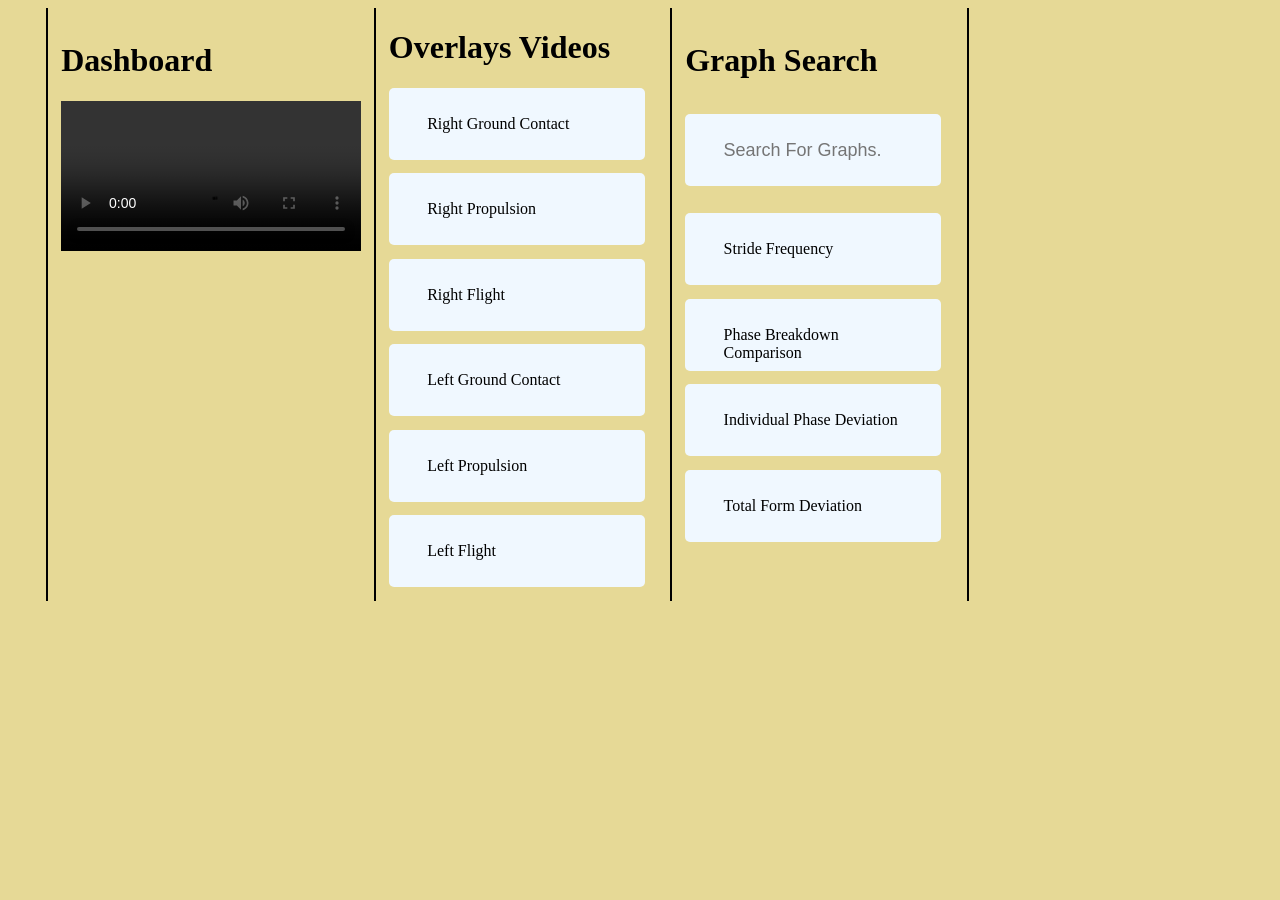
==== frontend/pages/resultspage.html @ d2c79343 "migrate results to individual page" ====
<!DOCTYPE html>
<html lang="en">
<head>
    <meta charset="UTF-8">
    <meta name="viewport" content="width=device-width, initial-scale=1.0">
    <title>Human Motion Analysis</title>
    <link rel="stylesheet" href="../style/style.css">
</head>
<body>
    <div id="results-screen" class="page-cover choice-bar">
        <div style="border-inline: 2px solid; padding: 1vw;">
            <h1>Dashboard</h1>
            <div>
                <video id="dashboard-video" controls src="http://127.0.0.1:8000/outputs/videos/dashboard/dashboard.mp4"></video>
            </div>
        </div>
        
        <div>
            <h1>Overlays Videos</h1>
            <div id="overlays-container" style="margin-right: 1vw;">
                <a href="http://127.0.0.1:8000/outputs/videos/overlays/right_ground_contact.mp4" target="_blank" rel="noopener noreferrer">
                    <div class="choice">Right Ground Contact</div>
                </a>
                <a href="http://127.0.0.1:8000/outputs/videos/overlays/right_propulsion.mp4" target="_blank" rel="noopener noreferrer">
                    <div class="choice">Right Propulsion</div>
                </a>
                <a href="http://127.0.0.1:8000/outputs/videos/overlays/right_flight.mp4" target="_blank" rel="noopener noreferrer">
                    <div class="choice">Right Flight</div>
                </a>
                <a href="http://127.0.0.1:8000/outputs/videos/overlays/left_ground_contact.mp4" target="_blank" rel="noopener noreferrer">
                    <div class="choice">Left Ground Contact</div>
                </a>
                <a href="http://127.0.0.1:8000/outputs/videos/overlays/left_propulsion.mp4" target="_blank" rel="noopener noreferrer">
                    <div class="choice">Left Propulsion</div>
                </a>
                <a href="http://127.0.0.1:8000/outputs/videos/overlays/left_flight.mp4" target="_blank" rel="noopener noreferrer">
                    <div class="choice">Left Flight</div>
                </a>
            </div>
        </div>

        <div style="border-inline: 2px solid; padding: 1vw;">
            <h1>Graph Search</h1>
            <div id="results-container" style="margin-right: 1vw; max-height: 75vh; overflow-y: auto;">
                <input type="search" id="site-search" placeholder="Search For Graphs. . .">
                <a id="stride-frequency" class="graph" href="http://127.0.0.1:8000/outputs/graphs/Stride_Frequency/Stride_Frequency.png" target="_blank" rel="noopener noreferrer">
                    <div class="choice basic-graph">Stride Frequency</div>
                </a>
                <a id="phase-breakdown-comparison" class="graph" href="http://127.0.0.1:8000/outputs/graphs/phase_breakdown/phase_breakdown_comparison.html" target="_blank" rel="noopener noreferrer">
                    <div class="choice basic-graph">Phase Breakdown Comparison</div>
                </a>
                <a id="individual-phase-deviation" class="graph" href="http://127.0.0.1:8000/outputs/graphs/phase_breakdown/Phase_Z-Scores.png" target="_blank" rel="noopener noreferrer">
                    <div class="choice basic-graph">Individual Phase Deviation</div>
                </a>
                <a id="total-form-deviation" class="graph" href="http://127.0.0.1:8000/outputs/graphs/phase_breakdown/Total_Z-Score.png" target="_blank" rel="noopener noreferrer">
                    <div class="choice basic-graph">Total Form Deviation</div>
                </a>
            </div>
        </div>
    </div>
    <script src="../logic/resultspage.js"></script>
</body>
---- frontend/style/style.css ----
body {
    background-color: rgb(230, 217, 150);
    position: relative;
    padding-inline: 3vw;
}

a {
    text-decoration: none;
    color: inherit;
}

.upload-box {
    padding-top: 10vh;
    padding-bottom: 10vh;
    width: 50vw;
    background-color: aliceblue;
    border-radius: 5px;
    transition: 0.3s ease;
}

.upload-box:hover {
    cursor: pointer;
    transform: scale(1.03);
}

#input-video {
    display: none;
}

#video-preview {
    width: 20vw;
    border-radius: 5px;
}

.center {
  display: flex; 
  justify-content: center; 
  align-items: center; 

}

.center-box {
  display: grid;
  place-items: center;
}

.choice-bar {
    display: flex;
    column-gap: 1vw;
    padding-right: 1vw;
}

.choice {
    box-sizing: border-box;
    height: 8vh;
    width: 20vw;
    user-select: none;
    background-color: aliceblue;
    padding-inline: 3vw;
    padding-top: 3vh;
    padding-bottom: 3vh;
    margin-top: 1.5vh;
    margin-bottom: 1.5vh;
    border-radius: 5px;
    transition: 0.3s ease;
    cursor: pointer;
}

#site-search {
    cursor: text;
    border: none; 
    box-sizing: border-box; 
    height: 8vh;  
    width: 20vw;
    background-color: aliceblue;
    padding-inline: 3vw;
    padding-top: 3vh;
    padding-bottom: 3vh;
    margin-top: 1.5vh;
    margin-bottom: 1.5vh;
    border-radius: 5px;
    transition: 0.3s ease;     
    font-size: large;
}

.choice:hover {
    transform: scale(1.05);
}

.mediapipe:hover {
    background-color: rgb(117, 198, 198);
}

.mmpose:hover {
    background-color: rgba(70, 70, 226, 1);
}

.yolo26:hover {
    background-color: rgba(143, 157, 217, 1);
}

.page-cover {
    width: 100%;
    height: 100%;
    z-index: 9999;
    padding: none;
}

.hidden {
    display: none !important;
}

#processing-preview {
    max-width: 75vw;
    max-height: 75vh;
}

#dashboard-video {
    max-width: 80vw;
    max-height: 80vh;
    justify-content: center;
}

.featureButton {
    background-color: rgb(157, 255, 217);
}

.graph {
    background-color: rgb(194, 130, 255);
}
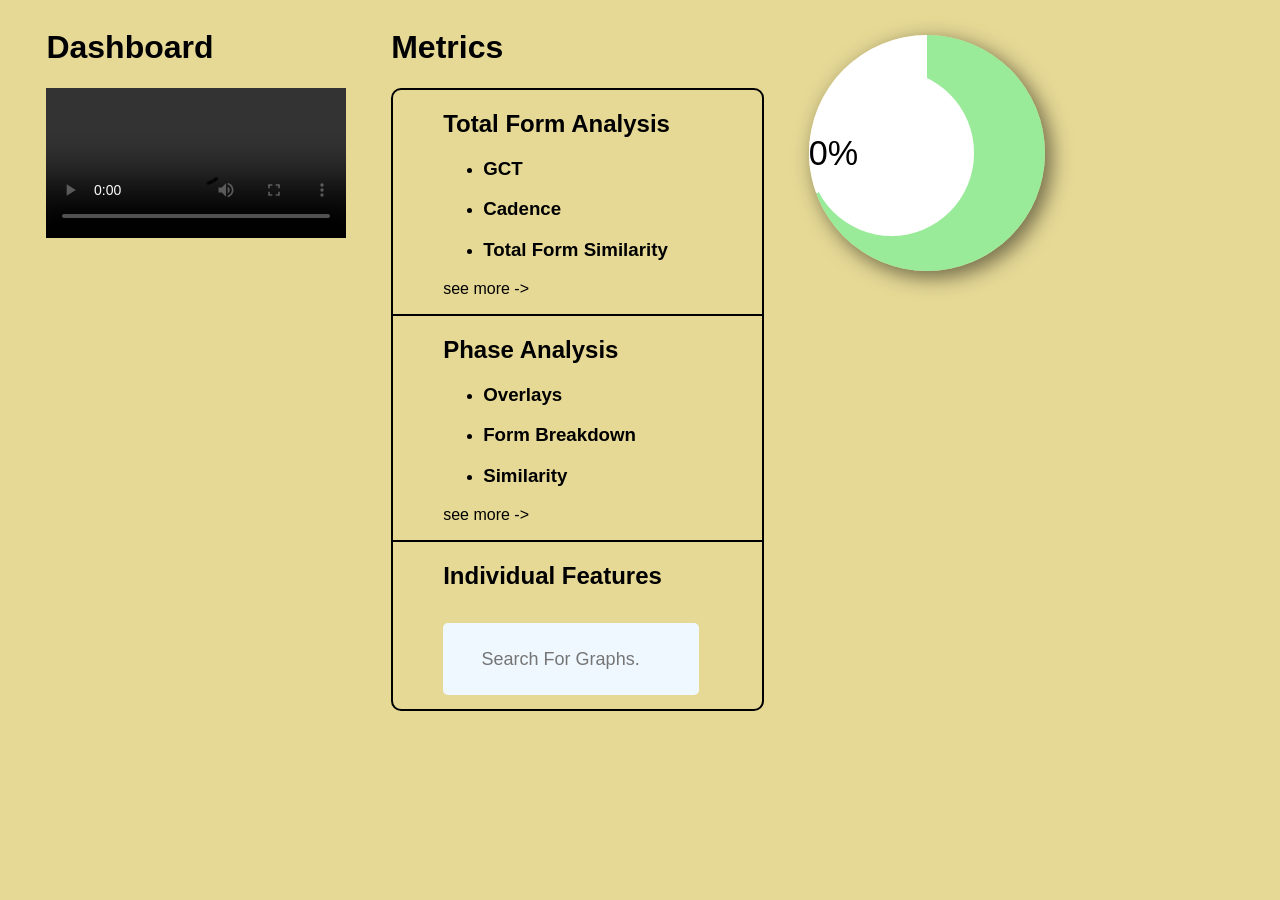
==== commit 9c9ee9e7: "results page restructured and added percentage circle" ====
--- a/frontend/pages/resultspage.html
+++ b/frontend/pages/resultspage.html
@@ -5,58 +5,51 @@
     <meta name="viewport" content="width=device-width, initial-scale=1.0">
     <title>Human Motion Analysis</title>
     <link rel="stylesheet" href="../style/style.css">
+    <link rel="stylesheet" href="../style/resultspage.css">
 </head>
 <body>
     <div id="results-screen" class="page-cover choice-bar">
-        <div style="border-inline: 2px solid; padding: 1vw;">
+        <div>
             <h1>Dashboard</h1>
             <div>
                 <video id="dashboard-video" controls src="http://127.0.0.1:8000/outputs/videos/dashboard/dashboard.mp4"></video>
             </div>
         </div>
-        
-        <div>
-            <h1>Overlays Videos</h1>
-            <div id="overlays-container" style="margin-right: 1vw;">
-                <a href="http://127.0.0.1:8000/outputs/videos/overlays/right_ground_contact.mp4" target="_blank" rel="noopener noreferrer">
-                    <div class="choice">Right Ground Contact</div>
-                </a>
-                <a href="http://127.0.0.1:8000/outputs/videos/overlays/right_propulsion.mp4" target="_blank" rel="noopener noreferrer">
-                    <div class="choice">Right Propulsion</div>
-                </a>
-                <a href="http://127.0.0.1:8000/outputs/videos/overlays/right_flight.mp4" target="_blank" rel="noopener noreferrer">
-                    <div class="choice">Right Flight</div>
-                </a>
-                <a href="http://127.0.0.1:8000/outputs/videos/overlays/left_ground_contact.mp4" target="_blank" rel="noopener noreferrer">
-                    <div class="choice">Left Ground Contact</div>
-                </a>
-                <a href="http://127.0.0.1:8000/outputs/videos/overlays/left_propulsion.mp4" target="_blank" rel="noopener noreferrer">
-                    <div class="choice">Left Propulsion</div>
-                </a>
-                <a href="http://127.0.0.1:8000/outputs/videos/overlays/left_flight.mp4" target="_blank" rel="noopener noreferrer">
-                    <div class="choice">Left Flight</div>
-                </a>
+        <div style="margin-inline: 2.5vw">
+            <h1>Metrics</h1>
+            <div id="analysis-box-container">
+                <div class="analysis-box" style="border-bottom: black solid 2px;">
+                    <h2>Total Form Analysis</h2>
+                    <ul>
+                        <li><a href="http://127.0.0.1:8000/outputs/metrics/Ground_Contact_Timing.txt"><h3>GCT</h3></a></li>
+                        <li><a href="http://127.0.0.1:8000/outputs/graphs/Stride_Frequency/Stride_Frequency.png"><h3>Cadence</h3></a></li>
+                        <li><a href="http://127.0.0.1:8000/outputs/graphs/phase_breakdown/Total_Z-Score.png"><h3>Total Form Similarity</h3></a></li>
+                    </ul>
+                    <p>see more -></p>
+                </div>
+                <div class="analysis-box" style="border-bottom: black solid 2px;">
+                    <h2>Phase Analysis</h2>
+                    <ul>
+                        <li><a href="http://127.0.0.1:8000/outputs/videos/overlays/full_overlay.mp4"><h3>Overlays</h3></a></li>
+                        <li><a href="http://127.0.0.1:8000/outputs/graphs/phase_breakdown/phase_breakdown_comparison.html"><h3>Form Breakdown</h3></a></li>
+                        <li><a href="http://127.0.0.1:8000/outputs/graphs/phase_breakdown/Phase_Z-Scores"><h3>Similarity</h3></a></li>
+                    </ul>
+                    <p>see more -></p>
+                </div>
+                <div class="analysis-box">
+                    <h2>Individual Features</h2>
+                    <div id="results-container" style="margin-right: 1vw; max-height: 25vh; overflow-y: auto;">
+                        <input type="search" id="site-search" placeholder="Search For Graphs. . .">
+                    </div>
+                </div>
             </div>
         </div>
-
-        <div style="border-inline: 2px solid; padding: 1vw;">
-            <h1>Graph Search</h1>
-            <div id="results-container" style="margin-right: 1vw; max-height: 75vh; overflow-y: auto;">
-                <input type="search" id="site-search" placeholder="Search For Graphs. . .">
-                <a id="stride-frequency" class="graph" href="http://127.0.0.1:8000/outputs/graphs/Stride_Frequency/Stride_Frequency.png" target="_blank" rel="noopener noreferrer">
-                    <div class="choice basic-graph">Stride Frequency</div>
-                </a>
-                <a id="phase-breakdown-comparison" class="graph" href="http://127.0.0.1:8000/outputs/graphs/phase_breakdown/phase_breakdown_comparison.html" target="_blank" rel="noopener noreferrer">
-                    <div class="choice basic-graph">Phase Breakdown Comparison</div>
-                </a>
-                <a id="individual-phase-deviation" class="graph" href="http://127.0.0.1:8000/outputs/graphs/phase_breakdown/Phase_Z-Scores.png" target="_blank" rel="noopener noreferrer">
-                    <div class="choice basic-graph">Individual Phase Deviation</div>
-                </a>
-                <a id="total-form-deviation" class="graph" href="http://127.0.0.1:8000/outputs/graphs/phase_breakdown/Total_Z-Score.png" target="_blank" rel="noopener noreferrer">
-                    <div class="choice basic-graph">Total Form Deviation</div>
-                </a>
+        <div class="circle-wrapper">
+            <div class="circle">
+                <div id="circle-overlay">
+                    <div id="text">0%</div>
+                </div>
             </div>
         </div>
-    </div>
     <script src="../logic/resultspage.js"></script>
 </body>
--- a/frontend/style/resultspage.css
+++ b/frontend/style/resultspage.css
@@ -0,0 +1,42 @@
+* {
+    font-family: Arial, Helvetica, sans-serif;
+}
+
+#analysis-box-container {
+    border: black solid 2px;
+    border-radius: 10px;
+}
+
+.analysis-box {
+    padding-inline: 50px;
+}
+
+.circle {
+    height: 35%;
+    aspect-ratio: 1; 
+    border-radius: 50%;
+    justify-items: center;
+    align-content: center;
+    background: conic-gradient(rgb(153, 234, 153) 250deg, white 0deg);
+    box-shadow: 6px 6px 20px 1px rgb(0, 0, 0, 0.5)
+}
+
+#circle-overlay {
+    height: 70%;
+    aspect-ratio: 1; 
+    border-radius: 50%;
+    background: rgb(255, 255, 255);
+    justify-items: center;
+    align-content: center;
+}
+
+#text {
+    font-size: 3.8vh;
+    font-family: Arial, Helvetica, sans-serif;
+}
+
+.circle-wrapper {
+    width: 100%; 
+    justify-items: center;
+    margin-top: 3vh;
+}
